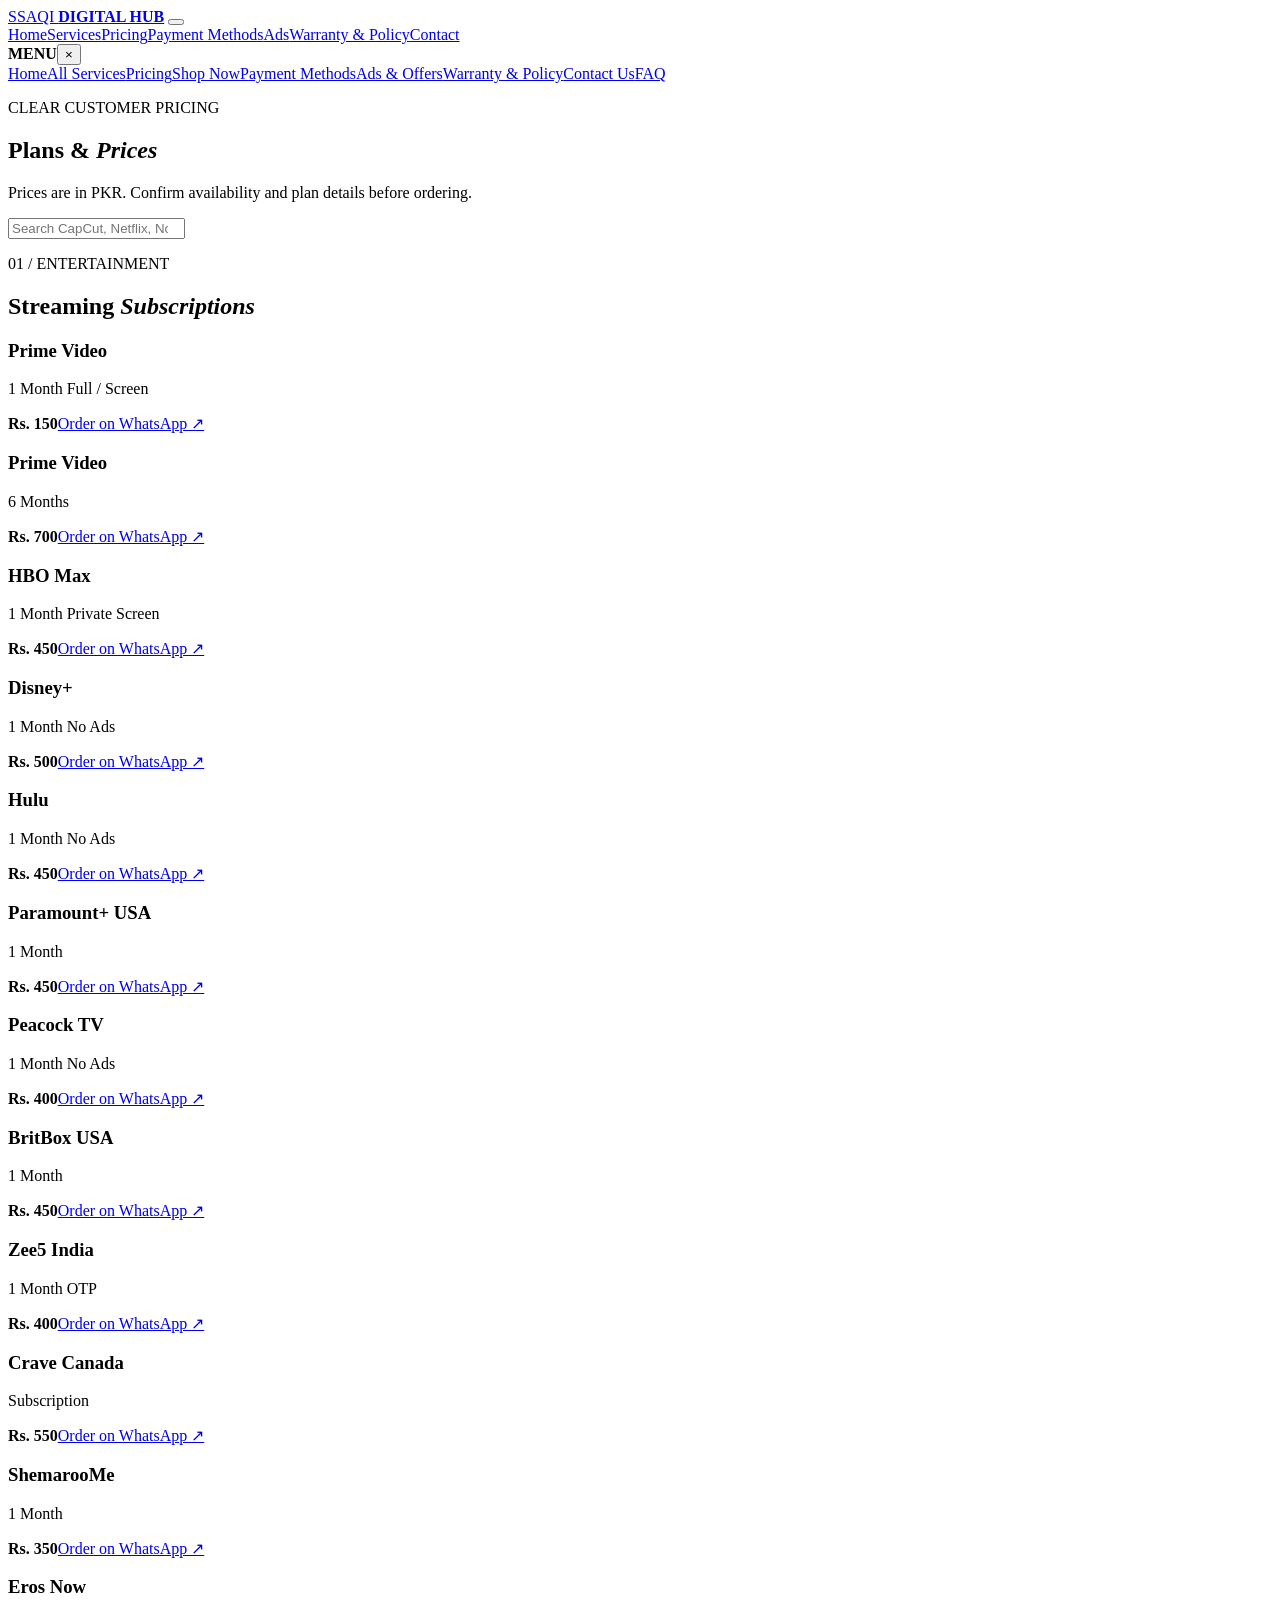
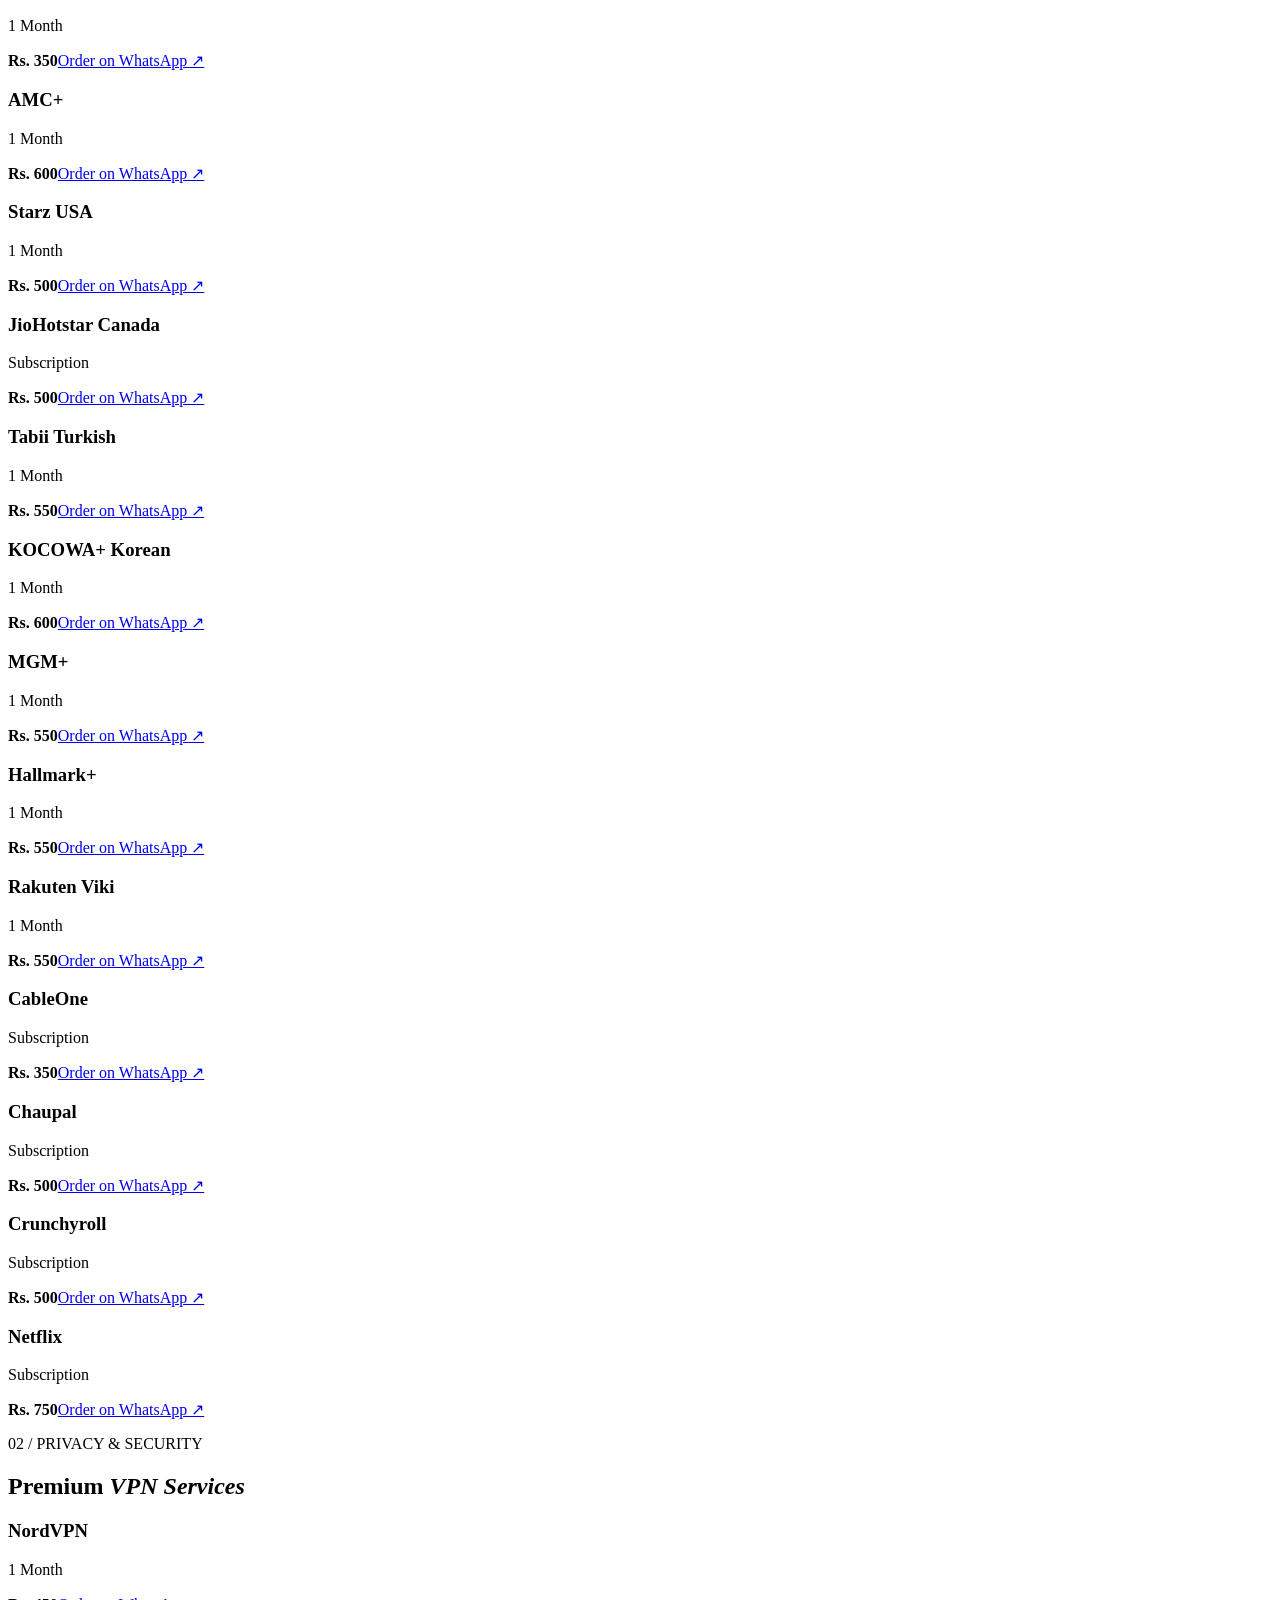
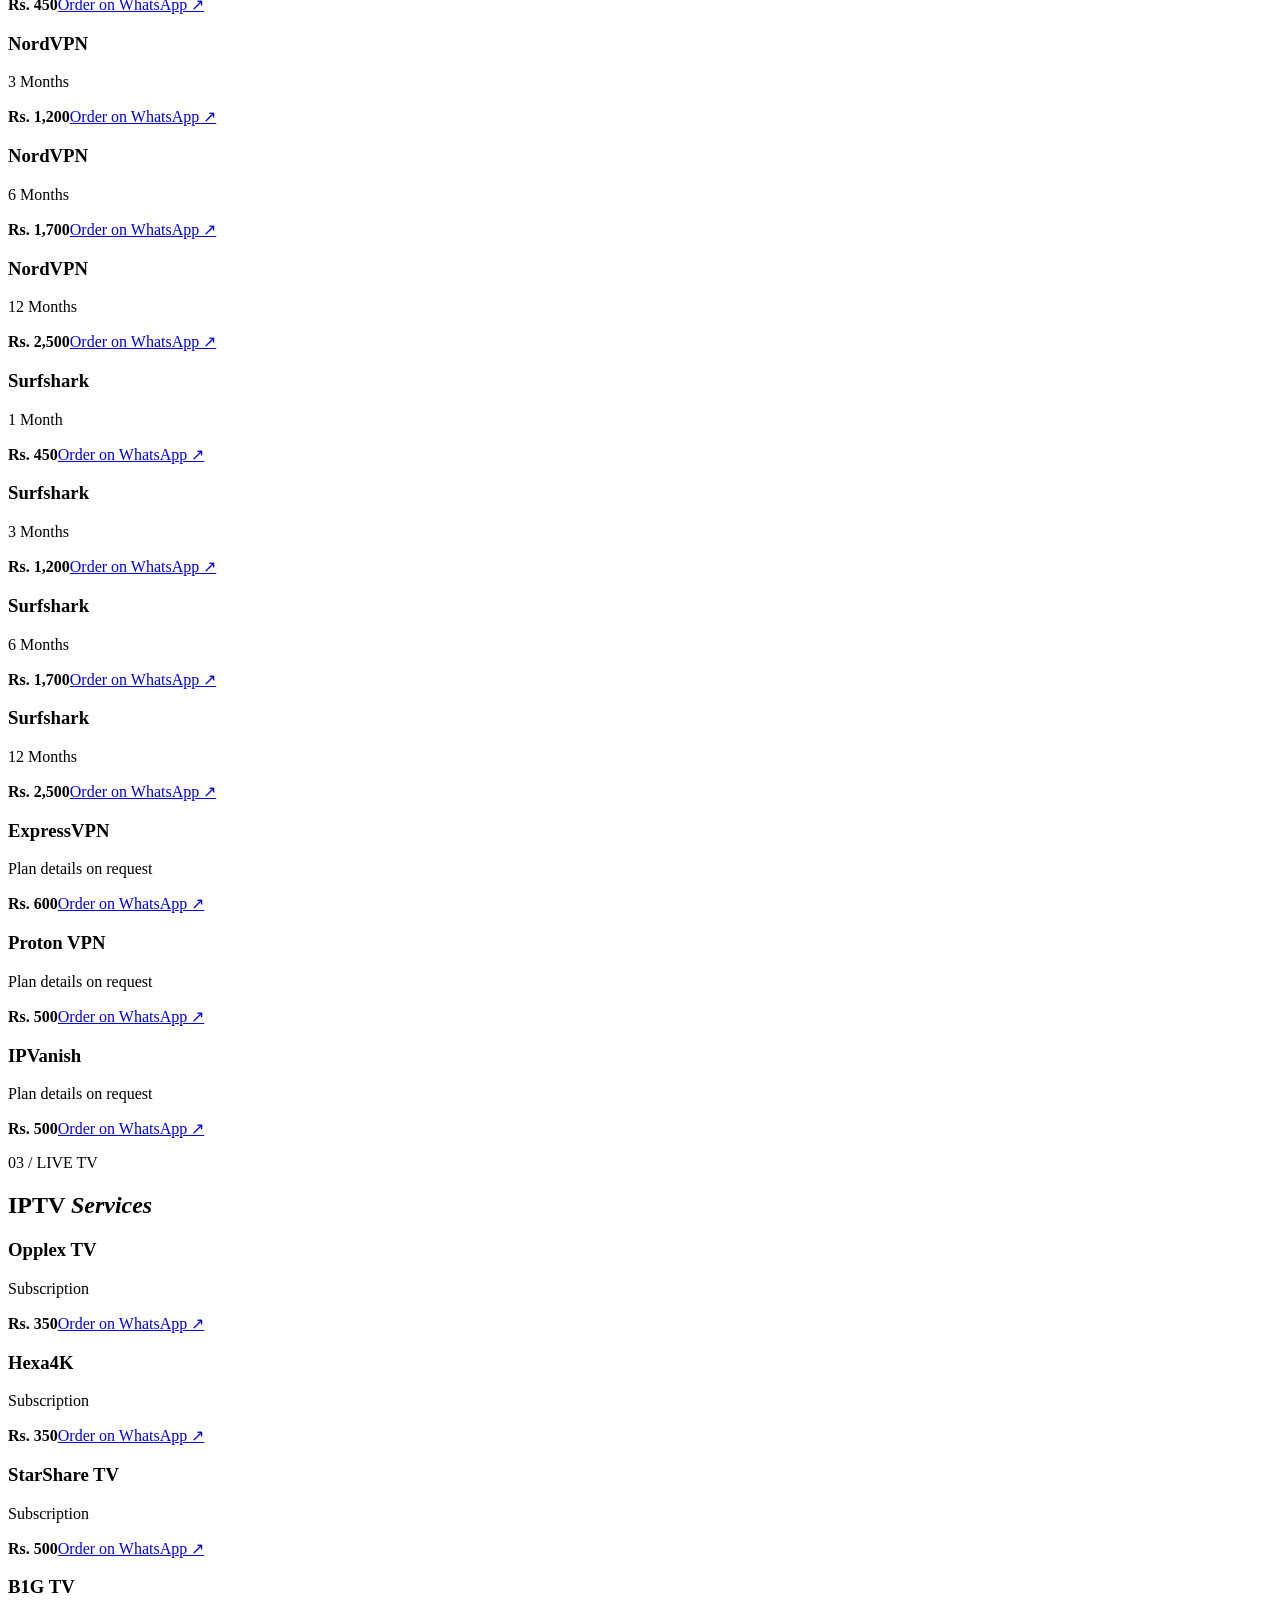
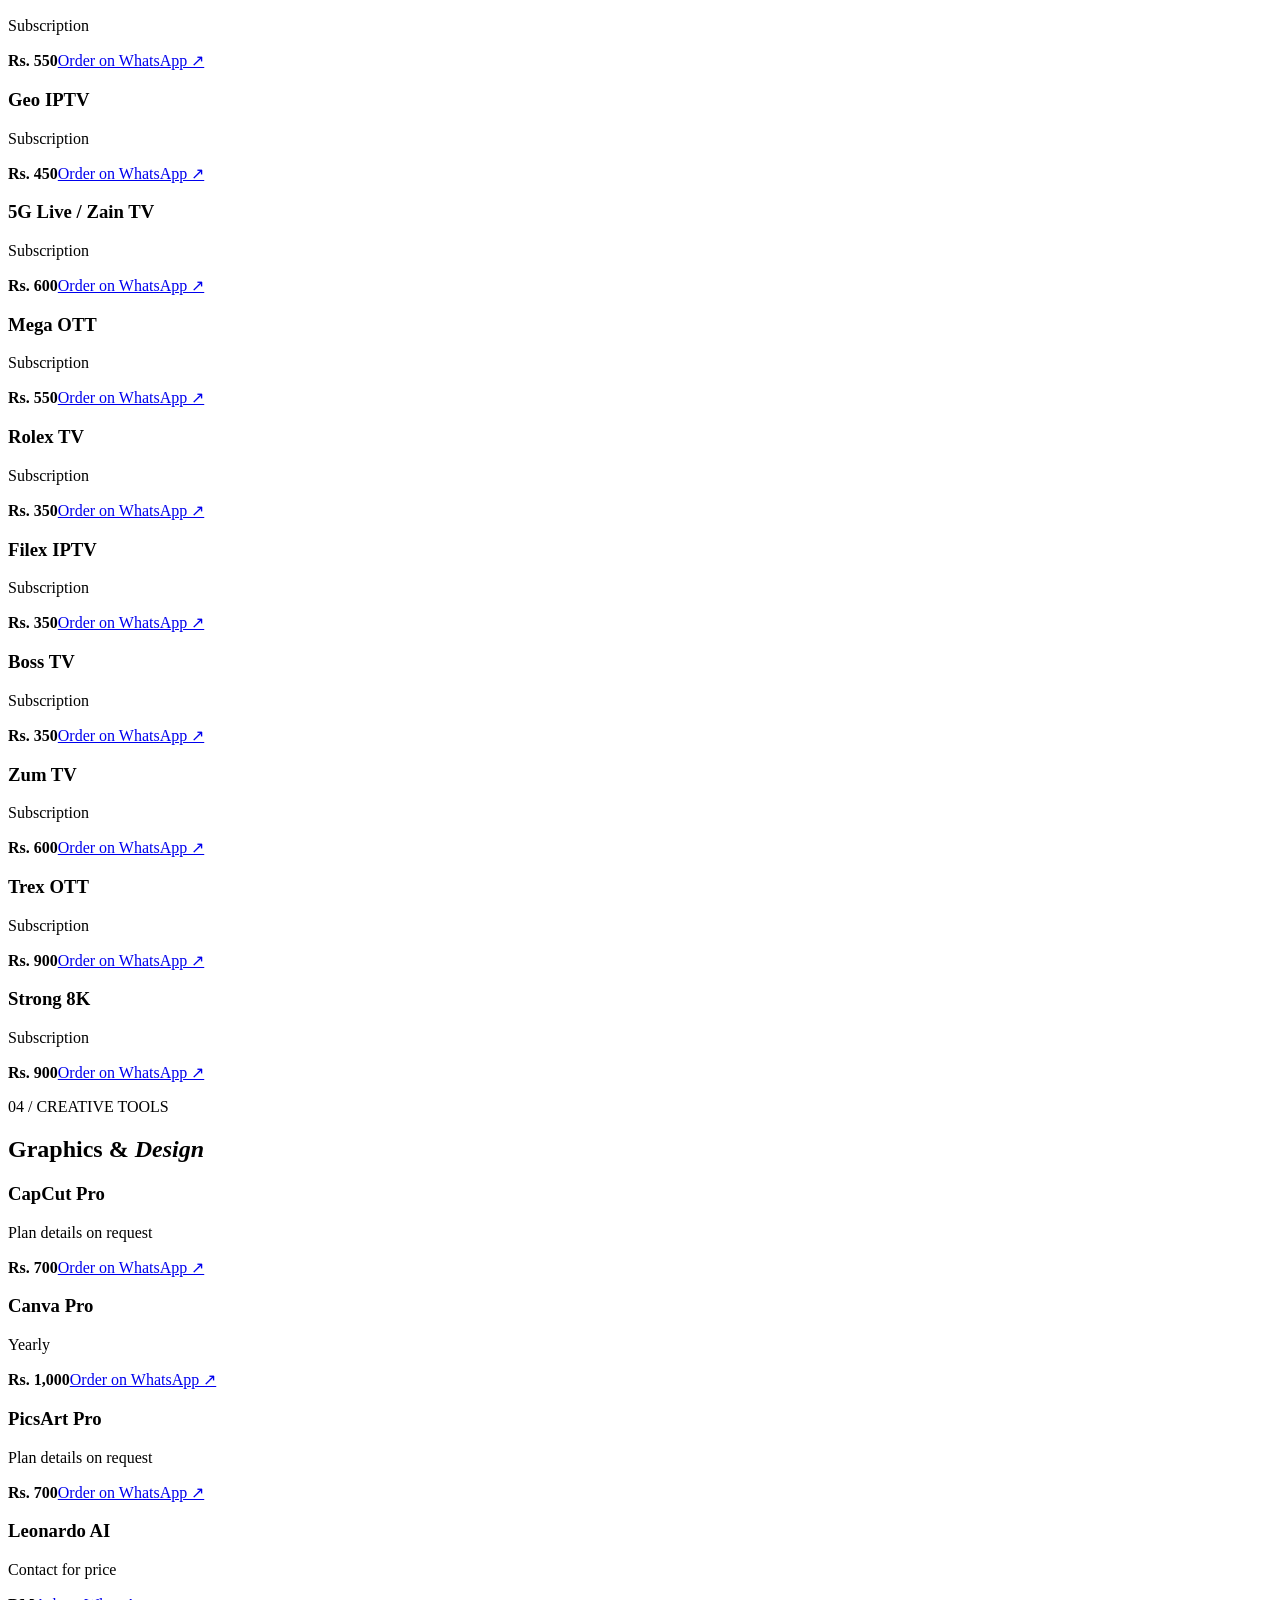
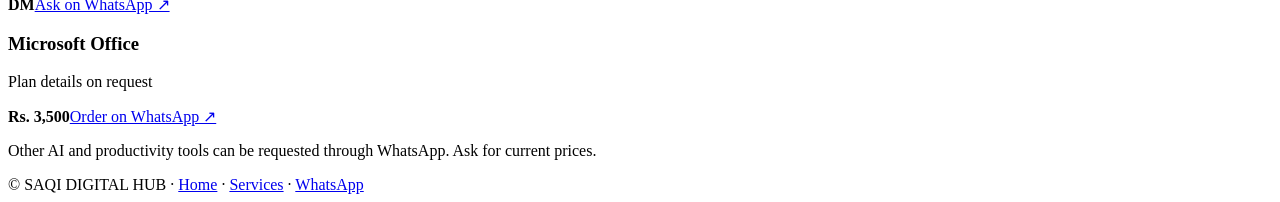
==== pricing.html @ 95f94c10 "Add files via upload" ====
<!doctype html><html lang="en"><head><meta charset="utf-8"><meta name="viewport" content="width=device-width,initial-scale=1"><title>Prices & Plans | SAQI DIGITAL HUB</title><meta name="description" content="View customer prices for streaming subscriptions, IPTV services, premium VPNs, CapCut Pro, Canva Pro and digital tools at SAQI DIGITAL HUB."><meta name="keywords" content="CapCut Pro price, Canva Pro price, Netflix price, Prime Video price, NordVPN price, Surfshark price, IPTV price list"><link rel="canonical" href="https://YOUR-DOMAIN.com/pricing.html"><link rel="stylesheet" href="assets/style.css"><script defer src="assets/app.js"></script></head><body>
<header class="top"><a class="brand" href="index.html"><span class="brand-mark">S</span><span>SAQI <b>DIGITAL HUB</b></span></a>
<button class="menu-toggle" aria-label="Open menu" aria-expanded="false"><span></span><span></span><span></span></button>
<nav class="main-nav"><a href="index.html">Home</a><a href="services.html" >Services</a><a href="pricing.html" class='active'>Pricing</a><a href="index.html#payment-methods">Payment Methods</a><a href="index.html#ads">Ads</a><a href="index.html#warranty">Warranty & Policy</a><a href="index.html#contact">Contact</a></nav></header>
<div class="menu-backdrop"></div><aside class="side-menu" aria-hidden="true"><div class="side-menu-head"><b>MENU</b><button class="menu-close" aria-label="Close menu">×</button></div><a href="index.html">Home</a><a href="services.html">All Services</a><a href="pricing.html">Pricing</a><a href="pricing.html">Shop Now</a><a href="index.html#payment-methods">Payment Methods</a><a href="index.html#ads">Ads & Offers</a><a href="index.html#warranty">Warranty & Policy</a><a href="index.html#contact">Contact Us</a><a href="index.html#faq">FAQ</a></aside><main><section class="page-hero"><p class="eyebrow">CLEAR CUSTOMER PRICING</p><h1>Plans & <em>Prices</em></h1><p>Prices are in PKR. Confirm availability and plan details before ordering.</p><div class="search-wrap"><input id="priceSearch" type="search" placeholder="Search CapCut, Netflix, NordVPN..." aria-label="Search prices"></div></section>
<section class="section wrap price-section" id="entertainment"><p class="eyebrow">01 / ENTERTAINMENT</p><h2>Streaming <em>Subscriptions</em></h2><div class="price-grid">
<div class="price-card"><h3>Prime Video</h3><p>1 Month Full / Screen</p><strong>Rs. 150</strong><a href="https://wa.me/923471191229?text=I%20want%20to%20order%20Prime%20Video%201%20Month" class="order">Order on WhatsApp ↗</a></div>
<div class="price-card"><h3>Prime Video</h3><p>6 Months</p><strong>Rs. 700</strong><a href="https://wa.me/923471191229?text=I%20want%20to%20order%20Prime%20Video%206%20Months" class="order">Order on WhatsApp ↗</a></div>
<div class="price-card"><h3>HBO Max</h3><p>1 Month Private Screen</p><strong>Rs. 450</strong><a class="order" href="https://wa.me/923471191229?text=HBO%20Max%201%20Month">Order on WhatsApp ↗</a></div>
<div class="price-card"><h3>Disney+</h3><p>1 Month No Ads</p><strong>Rs. 500</strong><a class="order" href="https://wa.me/923471191229?text=Disney%2B%201%20Month">Order on WhatsApp ↗</a></div>
<div class="price-card"><h3>Hulu</h3><p>1 Month No Ads</p><strong>Rs. 450</strong><a class="order" href="https://wa.me/923471191229?text=Hulu%201%20Month">Order on WhatsApp ↗</a></div>
<div class="price-card"><h3>Paramount+ USA</h3><p>1 Month</p><strong>Rs. 450</strong><a class="order" href="https://wa.me/923471191229?text=Paramount%2B%20USA">Order on WhatsApp ↗</a></div>
<div class="price-card"><h3>Peacock TV</h3><p>1 Month No Ads</p><strong>Rs. 400</strong><a class="order" href="https://wa.me/923471191229?text=Peacock%20TV">Order on WhatsApp ↗</a></div>
<div class="price-card"><h3>BritBox USA</h3><p>1 Month</p><strong>Rs. 450</strong><a class="order" href="https://wa.me/923471191229?text=BritBox%20USA">Order on WhatsApp ↗</a></div>
<div class="price-card"><h3>Zee5 India</h3><p>1 Month OTP</p><strong>Rs. 400</strong><a class="order" href="https://wa.me/923471191229?text=Zee5%20India">Order on WhatsApp ↗</a></div>
<div class="price-card"><h3>Crave Canada</h3><p>Subscription</p><strong>Rs. 550</strong><a class="order" href="https://wa.me/923471191229?text=Crave%20Canada">Order on WhatsApp ↗</a></div>
<div class="price-card"><h3>ShemarooMe</h3><p>1 Month</p><strong>Rs. 350</strong><a class="order" href="https://wa.me/923471191229?text=ShemarooMe">Order on WhatsApp ↗</a></div>
<div class="price-card"><h3>Eros Now</h3><p>1 Month</p><strong>Rs. 350</strong><a class="order" href="https://wa.me/923471191229?text=Eros%20Now">Order on WhatsApp ↗</a></div>
<div class="price-card"><h3>AMC+</h3><p>1 Month</p><strong>Rs. 600</strong><a class="order" href="https://wa.me/923471191229?text=AMC%2B">Order on WhatsApp ↗</a></div>
<div class="price-card"><h3>Starz USA</h3><p>1 Month</p><strong>Rs. 500</strong><a class="order" href="https://wa.me/923471191229?text=Starz%20USA">Order on WhatsApp ↗</a></div>
<div class="price-card"><h3>JioHotstar Canada</h3><p>Subscription</p><strong>Rs. 500</strong><a class="order" href="https://wa.me/923471191229?text=JioHotstar%20Canada">Order on WhatsApp ↗</a></div>
<div class="price-card"><h3>Tabii Turkish</h3><p>1 Month</p><strong>Rs. 550</strong><a class="order" href="https://wa.me/923471191229?text=Tabii%20Turkish">Order on WhatsApp ↗</a></div>
<div class="price-card"><h3>KOCOWA+ Korean</h3><p>1 Month</p><strong>Rs. 600</strong><a class="order" href="https://wa.me/923471191229?text=KOCOWA">Order on WhatsApp ↗</a></div>
<div class="price-card"><h3>MGM+</h3><p>1 Month</p><strong>Rs. 550</strong><a class="order" href="https://wa.me/923471191229?text=MGM%2B">Order on WhatsApp ↗</a></div>
<div class="price-card"><h3>Hallmark+</h3><p>1 Month</p><strong>Rs. 550</strong><a class="order" href="https://wa.me/923471191229?text=Hallmark%2B">Order on WhatsApp ↗</a></div>
<div class="price-card"><h3>Rakuten Viki</h3><p>1 Month</p><strong>Rs. 550</strong><a class="order" href="https://wa.me/923471191229?text=Rakuten%20Viki">Order on WhatsApp ↗</a></div>
<div class="price-card"><h3>CableOne</h3><p>Subscription</p><strong>Rs. 350</strong><a class="order" href="https://wa.me/923471191229?text=CableOne">Order on WhatsApp ↗</a></div>
<div class="price-card"><h3>Chaupal</h3><p>Subscription</p><strong>Rs. 500</strong><a class="order" href="https://wa.me/923471191229?text=Chaupal">Order on WhatsApp ↗</a></div>
<div class="price-card"><h3>Crunchyroll</h3><p>Subscription</p><strong>Rs. 500</strong><a class="order" href="https://wa.me/923471191229?text=Crunchyroll">Order on WhatsApp ↗</a></div>
<div class="price-card"><h3>Netflix</h3><p>Subscription</p><strong>Rs. 750</strong><a class="order" href="https://wa.me/923471191229?text=Netflix">Order on WhatsApp ↗</a></div>
</div></section>
<section class="section dark" id="vpn"><div class="wrap price-section"><p class="eyebrow">02 / PRIVACY & SECURITY</p><h2>Premium <em>VPN Services</em></h2><div class="price-grid">
<div class="price-card"><h3>NordVPN</h3><p>1 Month</p><strong>Rs. 450</strong><a class="order" href="https://wa.me/923471191229?text=NordVPN%201%20Month">Order on WhatsApp ↗</a></div><div class="price-card"><h3>NordVPN</h3><p>3 Months</p><strong>Rs. 1,200</strong><a class="order" href="https://wa.me/923471191229?text=NordVPN%203%20Months">Order on WhatsApp ↗</a></div><div class="price-card"><h3>NordVPN</h3><p>6 Months</p><strong>Rs. 1,700</strong><a class="order" href="https://wa.me/923471191229?text=NordVPN%206%20Months">Order on WhatsApp ↗</a></div><div class="price-card"><h3>NordVPN</h3><p>12 Months</p><strong>Rs. 2,500</strong><a class="order" href="https://wa.me/923471191229?text=NordVPN%2012%20Months">Order on WhatsApp ↗</a></div>
<div class="price-card"><h3>Surfshark</h3><p>1 Month</p><strong>Rs. 450</strong><a class="order" href="https://wa.me/923471191229?text=Surfshark%201%20Month">Order on WhatsApp ↗</a></div><div class="price-card"><h3>Surfshark</h3><p>3 Months</p><strong>Rs. 1,200</strong><a class="order" href="https://wa.me/923471191229?text=Surfshark%203%20Months">Order on WhatsApp ↗</a></div><div class="price-card"><h3>Surfshark</h3><p>6 Months</p><strong>Rs. 1,700</strong><a class="order" href="https://wa.me/923471191229?text=Surfshark%206%20Months">Order on WhatsApp ↗</a></div><div class="price-card"><h3>Surfshark</h3><p>12 Months</p><strong>Rs. 2,500</strong><a class="order" href="https://wa.me/923471191229?text=Surfshark%2012%20Months">Order on WhatsApp ↗</a></div>
<div class="price-card"><h3>ExpressVPN</h3><p>Plan details on request</p><strong>Rs. 600</strong><a class="order" href="https://wa.me/923471191229?text=ExpressVPN">Order on WhatsApp ↗</a></div><div class="price-card"><h3>Proton VPN</h3><p>Plan details on request</p><strong>Rs. 500</strong><a class="order" href="https://wa.me/923471191229?text=Proton%20VPN">Order on WhatsApp ↗</a></div><div class="price-card"><h3>IPVanish</h3><p>Plan details on request</p><strong>Rs. 500</strong><a class="order" href="https://wa.me/923471191229?text=IPVanish">Order on WhatsApp ↗</a></div>
</div></div></section>
<section class="section wrap price-section" id="iptv"><p class="eyebrow">03 / LIVE TV</p><h2>IPTV <em>Services</em></h2><div class="price-grid">
<div class="price-card"><h3>Opplex TV</h3><p>Subscription</p><strong>Rs. 350</strong><a class="order" href="https://wa.me/923471191229?text=Opplex%20TV">Order on WhatsApp ↗</a></div><div class="price-card"><h3>Hexa4K</h3><p>Subscription</p><strong>Rs. 350</strong><a class="order" href="https://wa.me/923471191229?text=Hexa4K">Order on WhatsApp ↗</a></div><div class="price-card"><h3>StarShare TV</h3><p>Subscription</p><strong>Rs. 500</strong><a class="order" href="https://wa.me/923471191229?text=StarShare%20TV">Order on WhatsApp ↗</a></div><div class="price-card"><h3>B1G TV</h3><p>Subscription</p><strong>Rs. 550</strong><a class="order" href="https://wa.me/923471191229?text=B1G%20TV">Order on WhatsApp ↗</a></div><div class="price-card"><h3>Geo IPTV</h3><p>Subscription</p><strong>Rs. 450</strong><a class="order" href="https://wa.me/923471191229?text=Geo%20IPTV">Order on WhatsApp ↗</a></div><div class="price-card"><h3>5G Live / Zain TV</h3><p>Subscription</p><strong>Rs. 600</strong><a class="order" href="https://wa.me/923471191229?text=5G%20Live%20/%20Zain%20TV">Order on WhatsApp ↗</a></div><div class="price-card"><h3>Mega OTT</h3><p>Subscription</p><strong>Rs. 550</strong><a class="order" href="https://wa.me/923471191229?text=Mega%20OTT">Order on WhatsApp ↗</a></div><div class="price-card"><h3>Rolex TV</h3><p>Subscription</p><strong>Rs. 350</strong><a class="order" href="https://wa.me/923471191229?text=Rolex%20TV">Order on WhatsApp ↗</a></div><div class="price-card"><h3>Filex IPTV</h3><p>Subscription</p><strong>Rs. 350</strong><a class="order" href="https://wa.me/923471191229?text=Filex%20IPTV">Order on WhatsApp ↗</a></div><div class="price-card"><h3>Boss TV</h3><p>Subscription</p><strong>Rs. 350</strong><a class="order" href="https://wa.me/923471191229?text=Boss%20TV">Order on WhatsApp ↗</a></div><div class="price-card"><h3>Zum TV</h3><p>Subscription</p><strong>Rs. 600</strong><a class="order" href="https://wa.me/923471191229?text=Zum%20TV">Order on WhatsApp ↗</a></div><div class="price-card"><h3>Trex OTT</h3><p>Subscription</p><strong>Rs. 900</strong><a class="order" href="https://wa.me/923471191229?text=Trex%20OTT">Order on WhatsApp ↗</a></div><div class="price-card"><h3>Strong 8K</h3><p>Subscription</p><strong>Rs. 900</strong><a class="order" href="https://wa.me/923471191229?text=Strong%208K">Order on WhatsApp ↗</a></div>
</div></section>
<section class="section dark" id="creative"><div class="wrap price-section"><p class="eyebrow">04 / CREATIVE TOOLS</p><h2>Graphics & <em>Design</em></h2><div class="price-grid">
<div class="price-card"><h3>CapCut Pro</h3><p>Plan details on request</p><strong>Rs. 700</strong><a class="order" href="https://wa.me/923471191229?text=CapCut%20Pro">Order on WhatsApp ↗</a></div><div class="price-card"><h3>Canva Pro</h3><p>Yearly</p><strong>Rs. 1,000</strong><a class="order" href="https://wa.me/923471191229?text=Canva%20Pro%20Yearly">Order on WhatsApp ↗</a></div><div class="price-card"><h3>PicsArt Pro</h3><p>Plan details on request</p><strong>Rs. 700</strong><a class="order" href="https://wa.me/923471191229?text=PicsArt%20Pro">Order on WhatsApp ↗</a></div><div class="price-card"><h3>Leonardo AI</h3><p>Contact for price</p><strong>DM</strong><a class="order" href="https://wa.me/923471191229?text=Leonardo%20AI%20price">Ask on WhatsApp ↗</a></div><div class="price-card"><h3>Microsoft Office</h3><p>Plan details on request</p><strong>Rs. 3,500</strong><a class="order" href="https://wa.me/923471191229?text=Microsoft%20Office">Order on WhatsApp ↗</a></div>
</div><p class="note">Other AI and productivity tools can be requested through WhatsApp. Ask for current prices.</p></div></section>
</main><footer><div class="copyright">© <span id="year"></span> SAQI DIGITAL HUB · <a href="index.html">Home</a> · <a href="services.html">Services</a> · <a href="https://wa.me/923471191229">WhatsApp</a></div></footer></body></html>
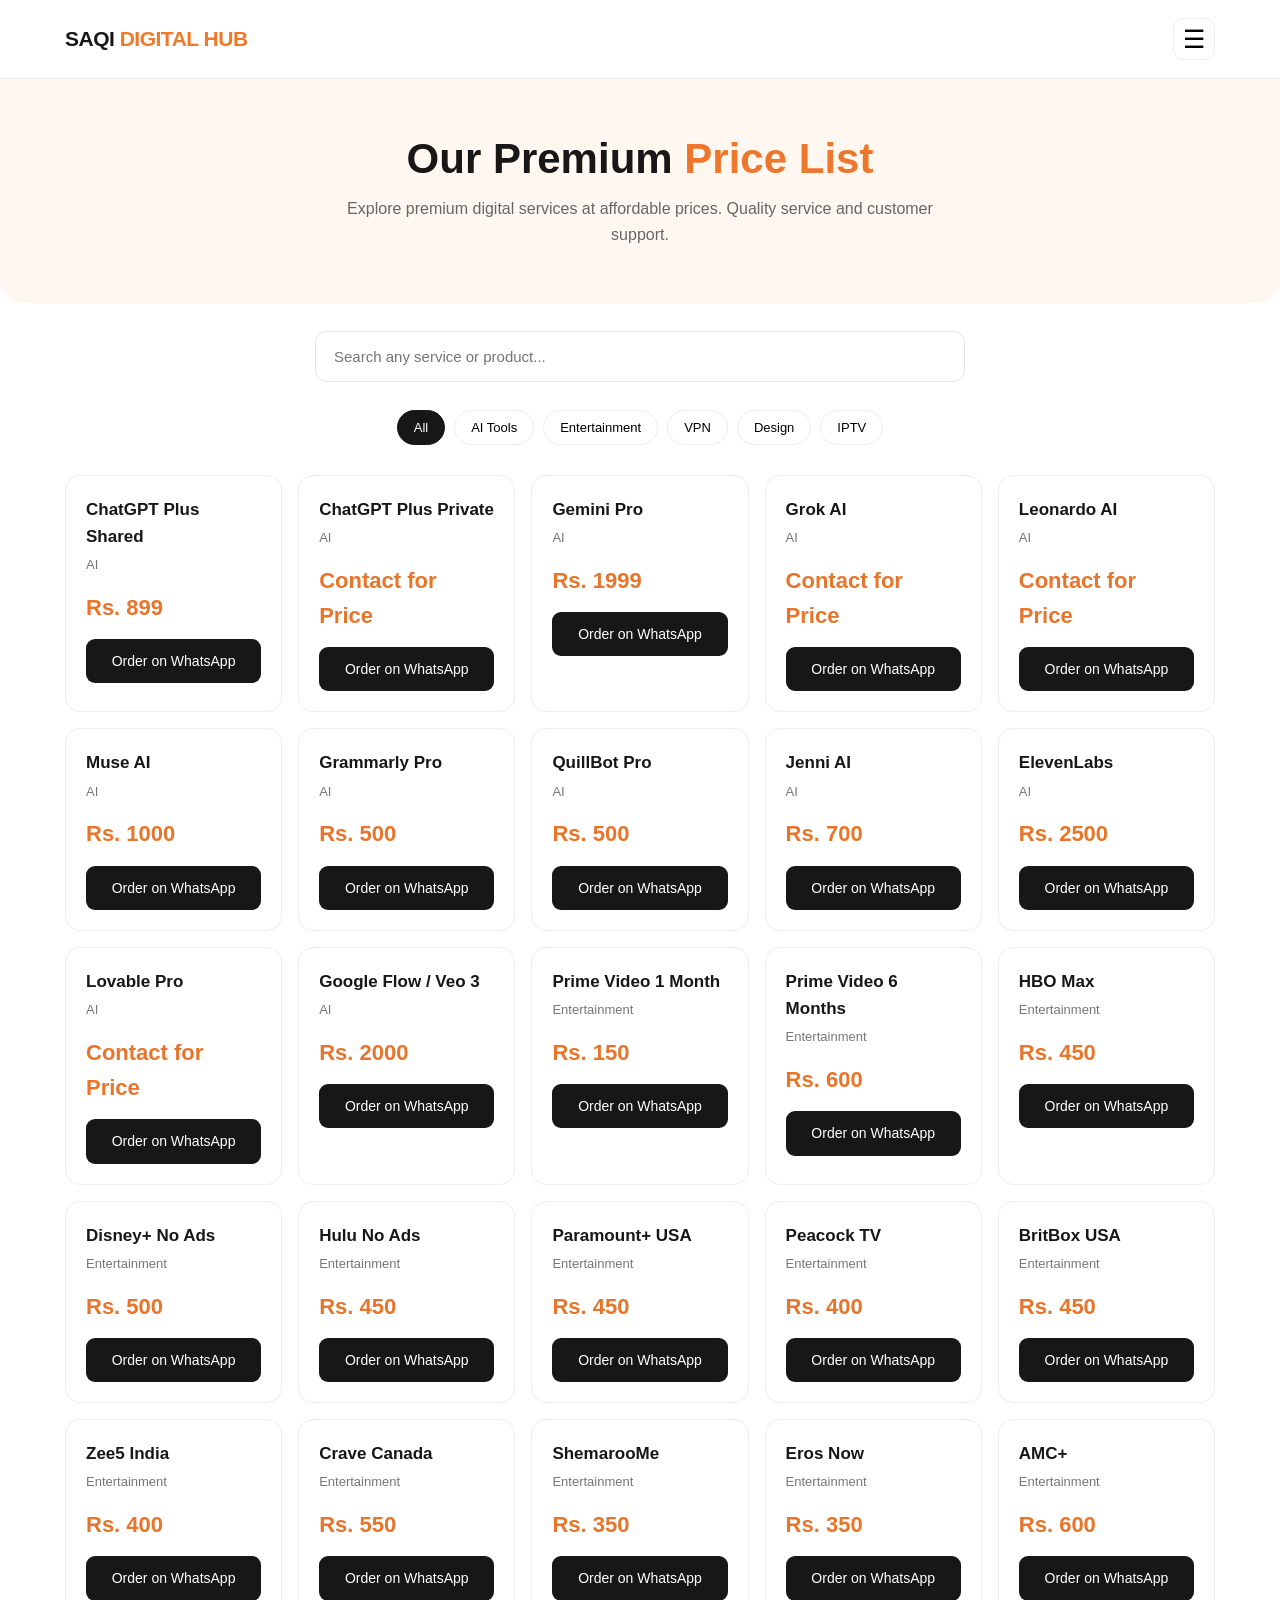
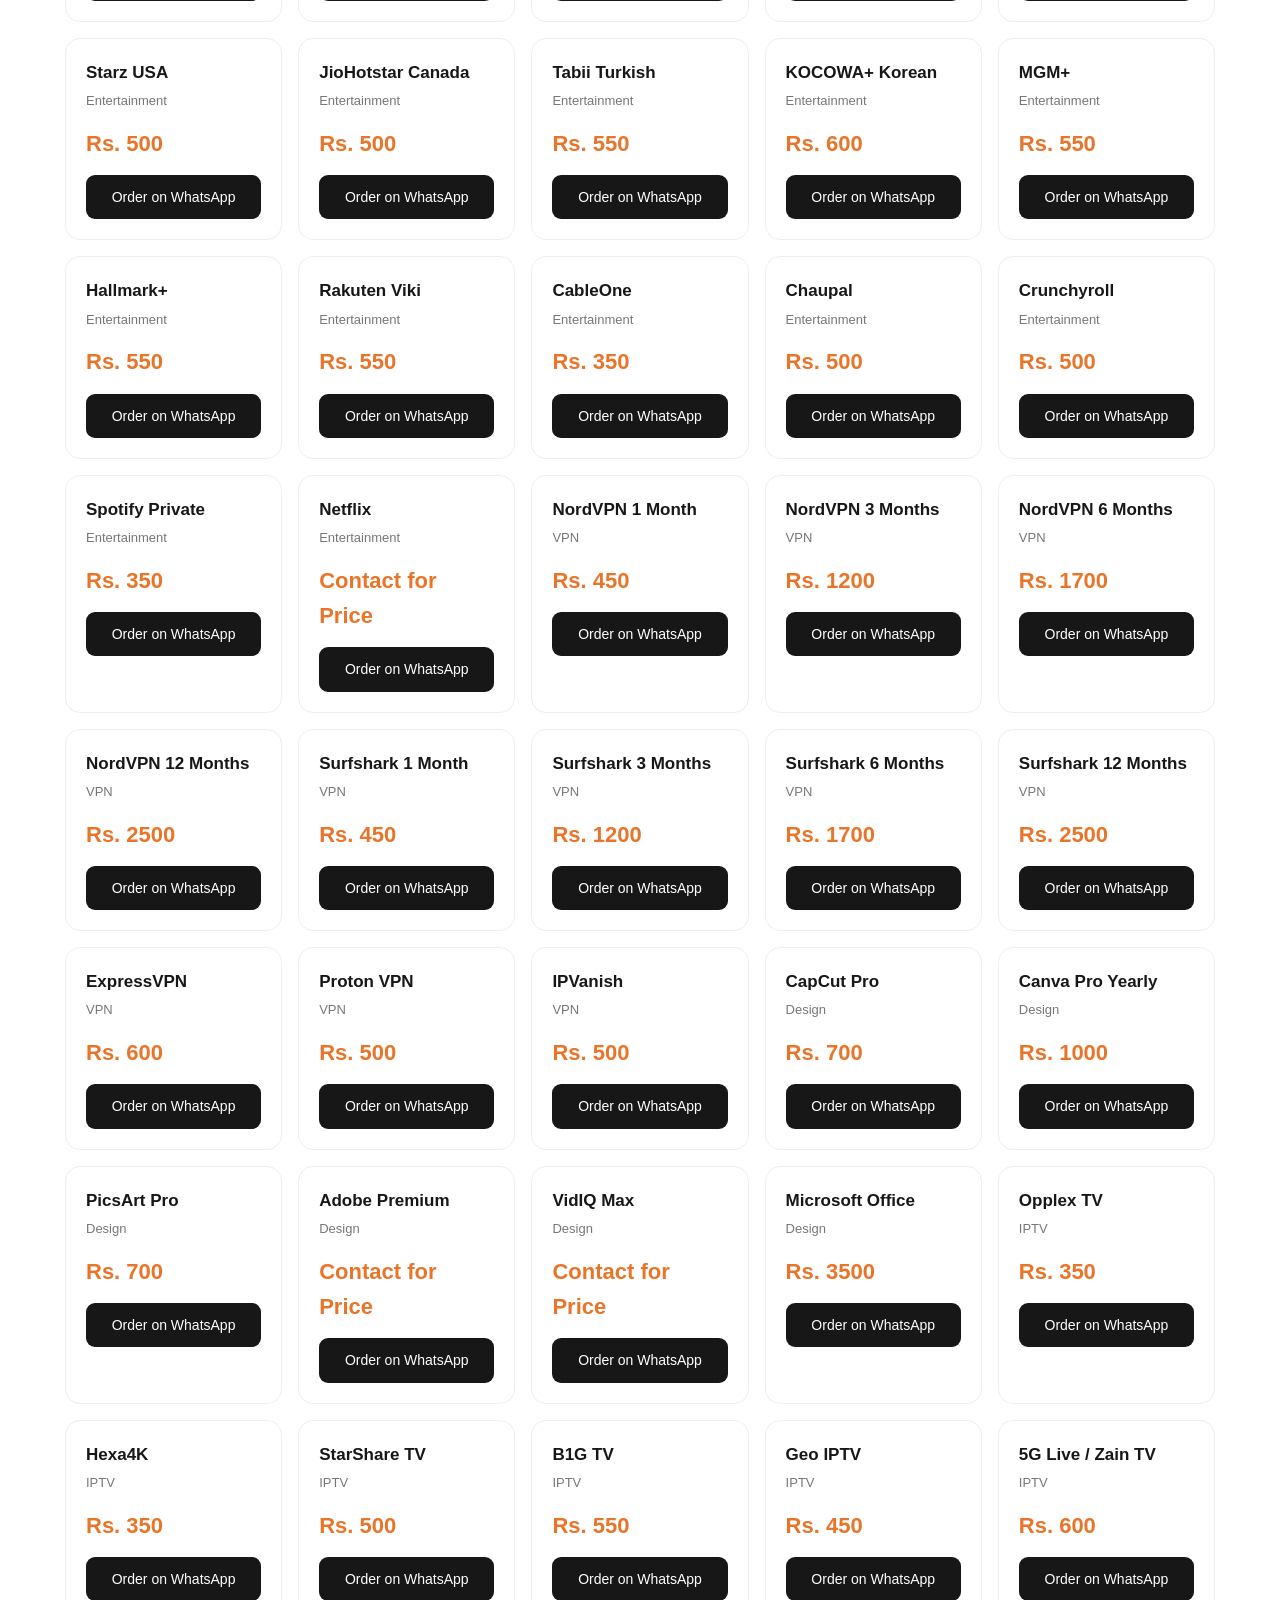
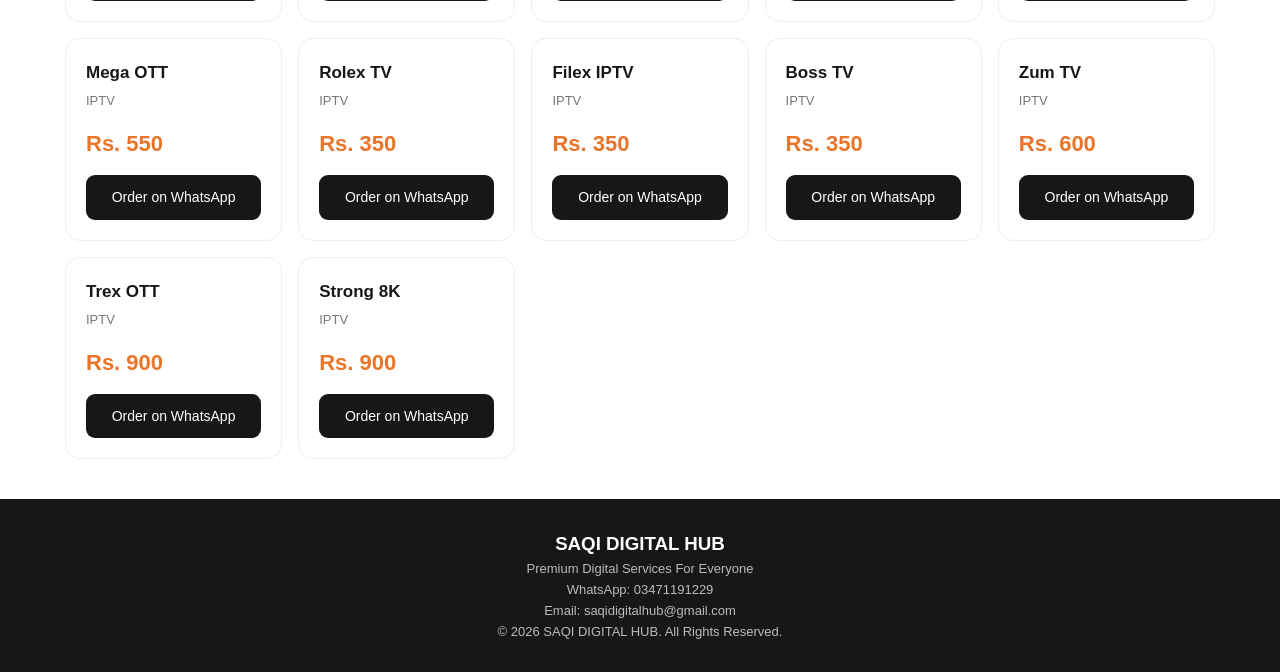
==== commit 616d15e7: "Revamp pricing page with new content and layout Updated the pricing page with new layout and content" ====
--- a/pricing.html
+++ b/pricing.html
@@ -1,43 +1,425 @@
-<!doctype html><html lang="en"><head><meta charset="utf-8"><meta name="viewport" content="width=device-width,initial-scale=1"><title>Prices & Plans | SAQI DIGITAL HUB</title><meta name="description" content="View customer prices for streaming subscriptions, IPTV services, premium VPNs, CapCut Pro, Canva Pro and digital tools at SAQI DIGITAL HUB."><meta name="keywords" content="CapCut Pro price, Canva Pro price, Netflix price, Prime Video price, NordVPN price, Surfshark price, IPTV price list"><link rel="canonical" href="https://YOUR-DOMAIN.com/pricing.html"><link rel="stylesheet" href="assets/style.css"><script defer src="assets/app.js"></script></head><body>
-<header class="top"><a class="brand" href="index.html"><span class="brand-mark">S</span><span>SAQI <b>DIGITAL HUB</b></span></a>
-<button class="menu-toggle" aria-label="Open menu" aria-expanded="false"><span></span><span></span><span></span></button>
-<nav class="main-nav"><a href="index.html">Home</a><a href="services.html" >Services</a><a href="pricing.html" class='active'>Pricing</a><a href="index.html#payment-methods">Payment Methods</a><a href="index.html#ads">Ads</a><a href="index.html#warranty">Warranty & Policy</a><a href="index.html#contact">Contact</a></nav></header>
-<div class="menu-backdrop"></div><aside class="side-menu" aria-hidden="true"><div class="side-menu-head"><b>MENU</b><button class="menu-close" aria-label="Close menu">×</button></div><a href="index.html">Home</a><a href="services.html">All Services</a><a href="pricing.html">Pricing</a><a href="pricing.html">Shop Now</a><a href="index.html#payment-methods">Payment Methods</a><a href="index.html#ads">Ads & Offers</a><a href="index.html#warranty">Warranty & Policy</a><a href="index.html#contact">Contact Us</a><a href="index.html#faq">FAQ</a></aside><main><section class="page-hero"><p class="eyebrow">CLEAR CUSTOMER PRICING</p><h1>Plans & <em>Prices</em></h1><p>Prices are in PKR. Confirm availability and plan details before ordering.</p><div class="search-wrap"><input id="priceSearch" type="search" placeholder="Search CapCut, Netflix, NordVPN..." aria-label="Search prices"></div></section>
-<section class="section wrap price-section" id="entertainment"><p class="eyebrow">01 / ENTERTAINMENT</p><h2>Streaming <em>Subscriptions</em></h2><div class="price-grid">
-<div class="price-card"><h3>Prime Video</h3><p>1 Month Full / Screen</p><strong>Rs. 150</strong><a href="https://wa.me/923471191229?text=I%20want%20to%20order%20Prime%20Video%201%20Month" class="order">Order on WhatsApp ↗</a></div>
-<div class="price-card"><h3>Prime Video</h3><p>6 Months</p><strong>Rs. 700</strong><a href="https://wa.me/923471191229?text=I%20want%20to%20order%20Prime%20Video%206%20Months" class="order">Order on WhatsApp ↗</a></div>
-<div class="price-card"><h3>HBO Max</h3><p>1 Month Private Screen</p><strong>Rs. 450</strong><a class="order" href="https://wa.me/923471191229?text=HBO%20Max%201%20Month">Order on WhatsApp ↗</a></div>
-<div class="price-card"><h3>Disney+</h3><p>1 Month No Ads</p><strong>Rs. 500</strong><a class="order" href="https://wa.me/923471191229?text=Disney%2B%201%20Month">Order on WhatsApp ↗</a></div>
-<div class="price-card"><h3>Hulu</h3><p>1 Month No Ads</p><strong>Rs. 450</strong><a class="order" href="https://wa.me/923471191229?text=Hulu%201%20Month">Order on WhatsApp ↗</a></div>
-<div class="price-card"><h3>Paramount+ USA</h3><p>1 Month</p><strong>Rs. 450</strong><a class="order" href="https://wa.me/923471191229?text=Paramount%2B%20USA">Order on WhatsApp ↗</a></div>
-<div class="price-card"><h3>Peacock TV</h3><p>1 Month No Ads</p><strong>Rs. 400</strong><a class="order" href="https://wa.me/923471191229?text=Peacock%20TV">Order on WhatsApp ↗</a></div>
-<div class="price-card"><h3>BritBox USA</h3><p>1 Month</p><strong>Rs. 450</strong><a class="order" href="https://wa.me/923471191229?text=BritBox%20USA">Order on WhatsApp ↗</a></div>
-<div class="price-card"><h3>Zee5 India</h3><p>1 Month OTP</p><strong>Rs. 400</strong><a class="order" href="https://wa.me/923471191229?text=Zee5%20India">Order on WhatsApp ↗</a></div>
-<div class="price-card"><h3>Crave Canada</h3><p>Subscription</p><strong>Rs. 550</strong><a class="order" href="https://wa.me/923471191229?text=Crave%20Canada">Order on WhatsApp ↗</a></div>
-<div class="price-card"><h3>ShemarooMe</h3><p>1 Month</p><strong>Rs. 350</strong><a class="order" href="https://wa.me/923471191229?text=ShemarooMe">Order on WhatsApp ↗</a></div>
-<div class="price-card"><h3>Eros Now</h3><p>1 Month</p><strong>Rs. 350</strong><a class="order" href="https://wa.me/923471191229?text=Eros%20Now">Order on WhatsApp ↗</a></div>
-<div class="price-card"><h3>AMC+</h3><p>1 Month</p><strong>Rs. 600</strong><a class="order" href="https://wa.me/923471191229?text=AMC%2B">Order on WhatsApp ↗</a></div>
-<div class="price-card"><h3>Starz USA</h3><p>1 Month</p><strong>Rs. 500</strong><a class="order" href="https://wa.me/923471191229?text=Starz%20USA">Order on WhatsApp ↗</a></div>
-<div class="price-card"><h3>JioHotstar Canada</h3><p>Subscription</p><strong>Rs. 500</strong><a class="order" href="https://wa.me/923471191229?text=JioHotstar%20Canada">Order on WhatsApp ↗</a></div>
-<div class="price-card"><h3>Tabii Turkish</h3><p>1 Month</p><strong>Rs. 550</strong><a class="order" href="https://wa.me/923471191229?text=Tabii%20Turkish">Order on WhatsApp ↗</a></div>
-<div class="price-card"><h3>KOCOWA+ Korean</h3><p>1 Month</p><strong>Rs. 600</strong><a class="order" href="https://wa.me/923471191229?text=KOCOWA">Order on WhatsApp ↗</a></div>
-<div class="price-card"><h3>MGM+</h3><p>1 Month</p><strong>Rs. 550</strong><a class="order" href="https://wa.me/923471191229?text=MGM%2B">Order on WhatsApp ↗</a></div>
-<div class="price-card"><h3>Hallmark+</h3><p>1 Month</p><strong>Rs. 550</strong><a class="order" href="https://wa.me/923471191229?text=Hallmark%2B">Order on WhatsApp ↗</a></div>
-<div class="price-card"><h3>Rakuten Viki</h3><p>1 Month</p><strong>Rs. 550</strong><a class="order" href="https://wa.me/923471191229?text=Rakuten%20Viki">Order on WhatsApp ↗</a></div>
-<div class="price-card"><h3>CableOne</h3><p>Subscription</p><strong>Rs. 350</strong><a class="order" href="https://wa.me/923471191229?text=CableOne">Order on WhatsApp ↗</a></div>
-<div class="price-card"><h3>Chaupal</h3><p>Subscription</p><strong>Rs. 500</strong><a class="order" href="https://wa.me/923471191229?text=Chaupal">Order on WhatsApp ↗</a></div>
-<div class="price-card"><h3>Crunchyroll</h3><p>Subscription</p><strong>Rs. 500</strong><a class="order" href="https://wa.me/923471191229?text=Crunchyroll">Order on WhatsApp ↗</a></div>
-<div class="price-card"><h3>Netflix</h3><p>Subscription</p><strong>Rs. 750</strong><a class="order" href="https://wa.me/923471191229?text=Netflix">Order on WhatsApp ↗</a></div>
-</div></section>
-<section class="section dark" id="vpn"><div class="wrap price-section"><p class="eyebrow">02 / PRIVACY & SECURITY</p><h2>Premium <em>VPN Services</em></h2><div class="price-grid">
-<div class="price-card"><h3>NordVPN</h3><p>1 Month</p><strong>Rs. 450</strong><a class="order" href="https://wa.me/923471191229?text=NordVPN%201%20Month">Order on WhatsApp ↗</a></div><div class="price-card"><h3>NordVPN</h3><p>3 Months</p><strong>Rs. 1,200</strong><a class="order" href="https://wa.me/923471191229?text=NordVPN%203%20Months">Order on WhatsApp ↗</a></div><div class="price-card"><h3>NordVPN</h3><p>6 Months</p><strong>Rs. 1,700</strong><a class="order" href="https://wa.me/923471191229?text=NordVPN%206%20Months">Order on WhatsApp ↗</a></div><div class="price-card"><h3>NordVPN</h3><p>12 Months</p><strong>Rs. 2,500</strong><a class="order" href="https://wa.me/923471191229?text=NordVPN%2012%20Months">Order on WhatsApp ↗</a></div>
-<div class="price-card"><h3>Surfshark</h3><p>1 Month</p><strong>Rs. 450</strong><a class="order" href="https://wa.me/923471191229?text=Surfshark%201%20Month">Order on WhatsApp ↗</a></div><div class="price-card"><h3>Surfshark</h3><p>3 Months</p><strong>Rs. 1,200</strong><a class="order" href="https://wa.me/923471191229?text=Surfshark%203%20Months">Order on WhatsApp ↗</a></div><div class="price-card"><h3>Surfshark</h3><p>6 Months</p><strong>Rs. 1,700</strong><a class="order" href="https://wa.me/923471191229?text=Surfshark%206%20Months">Order on WhatsApp ↗</a></div><div class="price-card"><h3>Surfshark</h3><p>12 Months</p><strong>Rs. 2,500</strong><a class="order" href="https://wa.me/923471191229?text=Surfshark%2012%20Months">Order on WhatsApp ↗</a></div>
-<div class="price-card"><h3>ExpressVPN</h3><p>Plan details on request</p><strong>Rs. 600</strong><a class="order" href="https://wa.me/923471191229?text=ExpressVPN">Order on WhatsApp ↗</a></div><div class="price-card"><h3>Proton VPN</h3><p>Plan details on request</p><strong>Rs. 500</strong><a class="order" href="https://wa.me/923471191229?text=Proton%20VPN">Order on WhatsApp ↗</a></div><div class="price-card"><h3>IPVanish</h3><p>Plan details on request</p><strong>Rs. 500</strong><a class="order" href="https://wa.me/923471191229?text=IPVanish">Order on WhatsApp ↗</a></div>
-</div></div></section>
-<section class="section wrap price-section" id="iptv"><p class="eyebrow">03 / LIVE TV</p><h2>IPTV <em>Services</em></h2><div class="price-grid">
-<div class="price-card"><h3>Opplex TV</h3><p>Subscription</p><strong>Rs. 350</strong><a class="order" href="https://wa.me/923471191229?text=Opplex%20TV">Order on WhatsApp ↗</a></div><div class="price-card"><h3>Hexa4K</h3><p>Subscription</p><strong>Rs. 350</strong><a class="order" href="https://wa.me/923471191229?text=Hexa4K">Order on WhatsApp ↗</a></div><div class="price-card"><h3>StarShare TV</h3><p>Subscription</p><strong>Rs. 500</strong><a class="order" href="https://wa.me/923471191229?text=StarShare%20TV">Order on WhatsApp ↗</a></div><div class="price-card"><h3>B1G TV</h3><p>Subscription</p><strong>Rs. 550</strong><a class="order" href="https://wa.me/923471191229?text=B1G%20TV">Order on WhatsApp ↗</a></div><div class="price-card"><h3>Geo IPTV</h3><p>Subscription</p><strong>Rs. 450</strong><a class="order" href="https://wa.me/923471191229?text=Geo%20IPTV">Order on WhatsApp ↗</a></div><div class="price-card"><h3>5G Live / Zain TV</h3><p>Subscription</p><strong>Rs. 600</strong><a class="order" href="https://wa.me/923471191229?text=5G%20Live%20/%20Zain%20TV">Order on WhatsApp ↗</a></div><div class="price-card"><h3>Mega OTT</h3><p>Subscription</p><strong>Rs. 550</strong><a class="order" href="https://wa.me/923471191229?text=Mega%20OTT">Order on WhatsApp ↗</a></div><div class="price-card"><h3>Rolex TV</h3><p>Subscription</p><strong>Rs. 350</strong><a class="order" href="https://wa.me/923471191229?text=Rolex%20TV">Order on WhatsApp ↗</a></div><div class="price-card"><h3>Filex IPTV</h3><p>Subscription</p><strong>Rs. 350</strong><a class="order" href="https://wa.me/923471191229?text=Filex%20IPTV">Order on WhatsApp ↗</a></div><div class="price-card"><h3>Boss TV</h3><p>Subscription</p><strong>Rs. 350</strong><a class="order" href="https://wa.me/923471191229?text=Boss%20TV">Order on WhatsApp ↗</a></div><div class="price-card"><h3>Zum TV</h3><p>Subscription</p><strong>Rs. 600</strong><a class="order" href="https://wa.me/923471191229?text=Zum%20TV">Order on WhatsApp ↗</a></div><div class="price-card"><h3>Trex OTT</h3><p>Subscription</p><strong>Rs. 900</strong><a class="order" href="https://wa.me/923471191229?text=Trex%20OTT">Order on WhatsApp ↗</a></div><div class="price-card"><h3>Strong 8K</h3><p>Subscription</p><strong>Rs. 900</strong><a class="order" href="https://wa.me/923471191229?text=Strong%208K">Order on WhatsApp ↗</a></div>
-</div></section>
-<section class="section dark" id="creative"><div class="wrap price-section"><p class="eyebrow">04 / CREATIVE TOOLS</p><h2>Graphics & <em>Design</em></h2><div class="price-grid">
-<div class="price-card"><h3>CapCut Pro</h3><p>Plan details on request</p><strong>Rs. 700</strong><a class="order" href="https://wa.me/923471191229?text=CapCut%20Pro">Order on WhatsApp ↗</a></div><div class="price-card"><h3>Canva Pro</h3><p>Yearly</p><strong>Rs. 1,000</strong><a class="order" href="https://wa.me/923471191229?text=Canva%20Pro%20Yearly">Order on WhatsApp ↗</a></div><div class="price-card"><h3>PicsArt Pro</h3><p>Plan details on request</p><strong>Rs. 700</strong><a class="order" href="https://wa.me/923471191229?text=PicsArt%20Pro">Order on WhatsApp ↗</a></div><div class="price-card"><h3>Leonardo AI</h3><p>Contact for price</p><strong>DM</strong><a class="order" href="https://wa.me/923471191229?text=Leonardo%20AI%20price">Ask on WhatsApp ↗</a></div><div class="price-card"><h3>Microsoft Office</h3><p>Plan details on request</p><strong>Rs. 3,500</strong><a class="order" href="https://wa.me/923471191229?text=Microsoft%20Office">Order on WhatsApp ↗</a></div>
-</div><p class="note">Other AI and productivity tools can be requested through WhatsApp. Ask for current prices.</p></div></section>
-</main><footer><div class="copyright">© <span id="year"></span> SAQI DIGITAL HUB · <a href="index.html">Home</a> · <a href="services.html">Services</a> · <a href="https://wa.me/923471191229">WhatsApp</a></div></footer></body></html>+
+<!DOCTYPE html>
+<html lang="en">
+<head>
+  <meta charset="UTF-8">
+  <meta name="viewport" content="width=device-width, initial-scale=1.0">
+  <title>SAQI DIGITAL HUB | Premium Digital Services</title>
+  <meta name="description" content="SAQI DIGITAL HUB - Premium AI tools, VPN, streaming, IPTV and digital subscriptions at affordable prices.">
+  <meta name="theme-color" content="#ffffff">
+  <style>
+    * {
+      margin: 0;
+      padding: 0;
+      box-sizing: border-box;
+    }
+
+    body {
+      font-family: Arial, sans-serif;
+      background: #ffffff;
+      color: #171717;
+      line-height: 1.6;
+    }
+
+    a {
+      text-decoration: none;
+      color: inherit;
+    }
+
+    .container {
+      width: 92%;
+      max-width: 1150px;
+      margin: auto;
+    }
+    
+    header {
+      background: #fff;
+      border-bottom: 1px solid #eee;
+      padding: 18px 0;
+      position: sticky;
+      top: 0;
+      z-index: 1000;
+    }
+
+    .header-inner {
+      display: flex;
+      align-items: center;
+      justify-content: space-between;
+    }
+
+    .logo {
+      font-size: 21px;
+      font-weight: 800;
+      letter-spacing: -0.5px;
+    }
+
+    .logo span {
+      color: #f07827;
+    }
+
+    .menu-btn {
+      width: 42px;
+      height: 42px;
+      border: 1px solid #eee;
+      background: #fff;
+      border-radius: 10px;
+      cursor: pointer;
+      font-size: 25px;
+    }
+
+    .menu {
+      display: none;
+      position: absolute;
+      top: 75px;
+      right: 4%;
+      width: 230px;
+      background: #fff;
+      border: 1px solid #eee;
+      border-radius: 14px;
+      padding: 12px;
+      box-shadow: 0 12px 35px #00000012;
+    }
+
+    .menu.active {
+      display: grid;
+    }
+
+    .menu a {
+      padding: 11px;
+      border-radius: 8px;
+      font-size: 14px;
+    }
+
+    .menu a:hover {
+      background: #fff2e8;
+      color: #e66d1e;
+    }
+    
+    .hero {
+      background: #fff7f0;
+      padding: 55px 20px;
+      text-align: center;
+      border-radius: 0 0 25px 25px;
+    }
+
+    .hero h1 {
+      font-size: clamp(28px, 5vw, 42px);
+      line-height: 1.2;
+      margin-bottom: 12px;
+    }
+
+    .hero h1 span {
+      color: #ed782d;
+    }
+
+    .hero p {
+      color: #666;
+      max-width: 600px;
+      margin: auto;
+    }
+
+    .search-area {
+      margin: 28px auto;
+      max-width: 650px;
+    }
+
+    .search-area input {
+      width: 100%;
+      padding: 16px 18px;
+      border: 1px solid #e5e5e5;
+      border-radius: 12px;
+      font-size: 15px;
+      outline: none;
+    }
+
+    .search-area input:focus {
+      border-color: #ed782d;
+      box-shadow: 0 0 0 3px #ed782d18;
+    }
+
+    .filters {
+      display: flex;
+      flex-wrap: wrap;
+      justify-content: center;
+      gap: 9px;
+      margin: 20px 0 30px;
+    }
+
+    .filter-btn {
+      border: 1px solid #eee;
+      background: #fff;
+      padding: 9px 16px;
+      border-radius: 30px;
+      cursor: pointer;
+      font-size: 13px;
+    }
+
+    .filter-btn.active {
+      background: #171717;
+      color: #fff;
+      border-color: #171717;
+    }
+
+    .section {
+      padding: 35px 0;
+    }
+
+    .section h2 {
+      font-size: 23px;
+      margin-bottom: 18px;
+    }
+
+    .prices {
+      display: grid;
+      grid-template-columns: repeat(auto-fit, minmax(210px, 1fr));
+      gap: 16px;
+    }
+
+    .price-card {
+      border: 1px solid #eee;
+      border-radius: 15px;
+      padding: 20px;
+      background: #fff;
+      transition: .2s;
+    }
+
+    .price-card:hover {
+      transform: translateY(-3px);
+      box-shadow: 0 10px 25px #0000000c;
+    }
+
+    .price-card h3 {
+      font-size: 17px;
+      margin-bottom: 5px;
+    }
+
+    .price-card p {
+      color: #777;
+      font-size: 13px;
+    }
+
+    .price {
+      font-size: 22px;
+      font-weight: 800;
+      margin: 14px 0;
+      color: #e87529;
+    }
+
+    .order-btn {
+      display: block;
+      background: #171717;
+      color: #fff;
+      text-align: center;
+      padding: 11px;
+      border-radius: 9px;
+      font-size: 14px;
+    }
+
+    .order-btn:hover {
+      background: #ed782d;
+      }
+    
+    footer {
+      background: #171717;
+      color: #fff;
+      text-align: center;
+      padding: 30px 15px;
+      margin-top: 40px;
+    }
+
+    footer p {
+      color: #bbb;
+      font-size: 13px;
+    }
+
+    @media(max-width:600px) {
+      .logo { font-size: 17px; }
+      .hero { padding: 40px 15px; }
+      .prices { grid-template-columns: 1fr 1fr; gap: 10px; }
+      .price-card { padding: 14px; }
+      .price-card h3 { font-size: 14px; }
+      .price { font-size: 18px; }
+    }
+
+    @media(max-width:380px) {
+      .prices { grid-template-columns: 1fr; }
+    }
+  </style>
+</head>
+<body>
+
+<header>
+  <div class="container header-inner">
+    <a class="logo" href="index.html">SAQI <span>DIGITAL HUB</span></a>
+    <button class="menu-btn" onclick="toggleMenu()">☰</button>
+  </div>
+
+  <nav class="menu" id="menu">
+    <a href="index.html">Home</a>
+    <a href="services.html">All Services</a>
+    <a href="pricing.html">Pricing</a>
+    <a href="#catalog">Shop Now</a>
+    <a href="#contact">Contact Us</a>
+  </nav>
+</header>
+
+<section class="hero">
+  <div class="container">
+    <h1>Our Premium <span>Price List</span></h1>
+    <p>Explore premium digital services at affordable prices. Quality service and customer support.</p>
+  </div>
+</section>
+
+<main class="container" id="catalog">
+  <div class="search-area">
+    <input id="search" type="search" placeholder="Search any service or product...">
+  </div>
+
+  <div class="filters">
+    <button class="filter-btn active" data-filter="all">All</button>
+    <button class="filter-btn" data-filter="AI">AI Tools</button>
+    <button class="filter-btn" data-filter="Entertainment">Entertainment</button>
+    <button class="filter-btn" data-filter="VPN">VPN</button>
+    <button class="filter-btn" data-filter="Design">Design</button>
+    <button class="filter-btn" data-filter="IPTV">IPTV</button>
+  </div>
+
+  <div class="prices" id="product-list"></div>
+  <p id="empty" style="display:none;text-align:center;padding:25px;">
+    No products found. Please try another search.
+  </p>
+</main>
+
+<footer id="contact">
+  <h3>SAQI DIGITAL HUB</h3>
+  <p>Premium Digital Services For Everyone</p>
+  <p>WhatsApp: 03471191229</p>
+  <p>Email: saqidigitalhub@gmail.com</p>
+  <p>© 2026 SAQI DIGITAL HUB. All Rights Reserved.</p>
+</footer>
+
+<script>
+function toggleMenu() {
+  document.getElementById("menu").classList.toggle("active");
+}
+
+const products = [
+  ["ChatGPT Plus Shared","AI","Rs. 899"],
+  ["ChatGPT Plus Private","AI","Contact for Price"],
+  ["Gemini Pro","AI","Rs. 1999"],
+  ["Grok AI","AI","Contact for Price"],
+  ["Leonardo AI","AI","Contact for Price"],
+  ["Muse AI","AI","Rs. 1000"],
+  ["Grammarly Pro","AI","Rs. 500"],
+  ["QuillBot Pro","AI","Rs. 500"],
+  ["Jenni AI","AI","Rs. 700"],
+  ["ElevenLabs","AI","Rs. 2500"],
+  ["Lovable Pro","AI","Contact for Price"],
+  ["Google Flow / Veo 3","AI","Rs. 2000"],
+
+  ["Prime Video 1 Month","Entertainment","Rs. 150"],
+  ["Prime Video 6 Months","Entertainment","Rs. 600"],
+  ["HBO Max","Entertainment","Rs. 450"],
+  ["Disney+ No Ads","Entertainment","Rs. 500"],
+  ["Hulu No Ads","Entertainment","Rs. 450"],
+  ["Paramount+ USA","Entertainment","Rs. 450"],
+  ["Peacock TV","Entertainment","Rs. 400"],
+  ["BritBox USA","Entertainment","Rs. 450"],
+  ["Zee5 India","Entertainment","Rs. 400"],
+  ["Crave Canada","Entertainment","Rs. 550"],
+  ["ShemarooMe","Entertainment","Rs. 350"],
+  ["Eros Now","Entertainment","Rs. 350"],
+  ["AMC+","Entertainment","Rs. 600"],
+  ["Starz USA","Entertainment","Rs. 500"],
+  ["JioHotstar Canada","Entertainment","Rs. 500"],
+  ["Tabii Turkish","Entertainment","Rs. 550"],
+  ["KOCOWA+ Korean","Entertainment","Rs. 600"],
+  ["MGM+","Entertainment","Rs. 550"],
+  ["Hallmark+","Entertainment","Rs. 550"],
+  ["Rakuten Viki","Entertainment","Rs. 550"],
+  ["CableOne","Entertainment","Rs. 350"],
+  ["Chaupal","Entertainment","Rs. 500"],
+  ["Crunchyroll","Entertainment","Rs. 500"],
+  ["Spotify Private","Entertainment","Rs. 350"],
+  ["Netflix","Entertainment","Contact for Price"],
+
+  ["NordVPN 1 Month","VPN","Rs. 450"],
+  ["NordVPN 3 Months","VPN","Rs. 1200"],
+  ["NordVPN 6 Months","VPN","Rs. 1700"],
+  ["NordVPN 12 Months","VPN","Rs. 2500"],
+  ["Surfshark 1 Month","VPN","Rs. 450"],
+  ["Surfshark 3 Months","VPN","Rs. 1200"],
+  ["Surfshark 6 Months","VPN","Rs. 1700"],
+  ["Surfshark 12 Months","VPN","Rs. 2500"],
+  ["ExpressVPN","VPN","Rs. 600"],
+  ["Proton VPN","VPN","Rs. 500"],
+  ["IPVanish","VPN","Rs. 500"],
+
+  ["CapCut Pro","Design","Rs. 700"],
+  ["Canva Pro Yearly","Design","Rs. 1000"],
+  ["PicsArt Pro","Design","Rs. 700"],
+  ["Adobe Premium","Design","Contact for Price"],
+  ["VidIQ Max","Design","Contact for Price"],
+  ["Microsoft Office","Design","Rs. 3500"],
+
+  ["Opplex TV","IPTV","Rs. 350"],
+  ["Hexa4K","IPTV","Rs. 350"],
+  ["StarShare TV","IPTV","Rs. 500"],
+  ["B1G TV","IPTV","Rs. 550"],
+  ["Geo IPTV","IPTV","Rs. 450"],
+  ["5G Live / Zain TV","IPTV","Rs. 600"],
+  ["Mega OTT","IPTV","Rs. 550"],
+  ["Rolex TV","IPTV","Rs. 350"],
+  ["Filex IPTV","IPTV","Rs. 350"],
+  ["Boss TV","IPTV","Rs. 350"],
+  ["Zum TV","IPTV","Rs. 600"],
+  ["Trex OTT","IPTV","Rs. 900"],
+  ["Strong 8K","IPTV","Rs. 900"]
+];
+
+let currentFilter = "all";
+
+function showProducts() {
+  const search = document.getElementById("search").value.toLowerCase();
+  const list = document.getElementById("product-list");
+
+  const filtered = products.filter(product => {
+    const matchesSearch = product[0].toLowerCase().includes(search);
+    const matchesCategory = currentFilter === "all" ||
+      product[1] === currentFilter;
+    return matchesSearch && matchesCategory;
+  });
+
+  list.innerHTML = filtered.map(product => `
+    <article class="price-card">
+      <h3>${product[0]}</h3>
+      <p>${product[1]}</p>
+      <div class="price">${product[2]}</div>
+      <a class="order-btn"
+         href="https://wa.me/923471191229?text=${encodeURIComponent('Hello SAQI DIGITAL HUB, I want to order ' + product[0])}"
+         target="_blank">
+         Order on WhatsApp
+      </a>
+    </article>
+  `).join("");
+
+  document.getElementById("empty").style.display =
+    filtered.length ? "none" : "block";
+}
+
+document.getElementById("search").addEventListener("input", showProducts);
+
+document.querySelectorAll(".filter-btn").forEach(button => {
+  button.addEventListener("click", () => {
+    document.querySelector(".filter-btn.active").classList.remove("active");
+    button.classList.add("active");
+    currentFilter = button.dataset.filter;
+    showProducts();
+  });
+});
+
+showProducts();
+</script>
+
+</body>
+</html>
